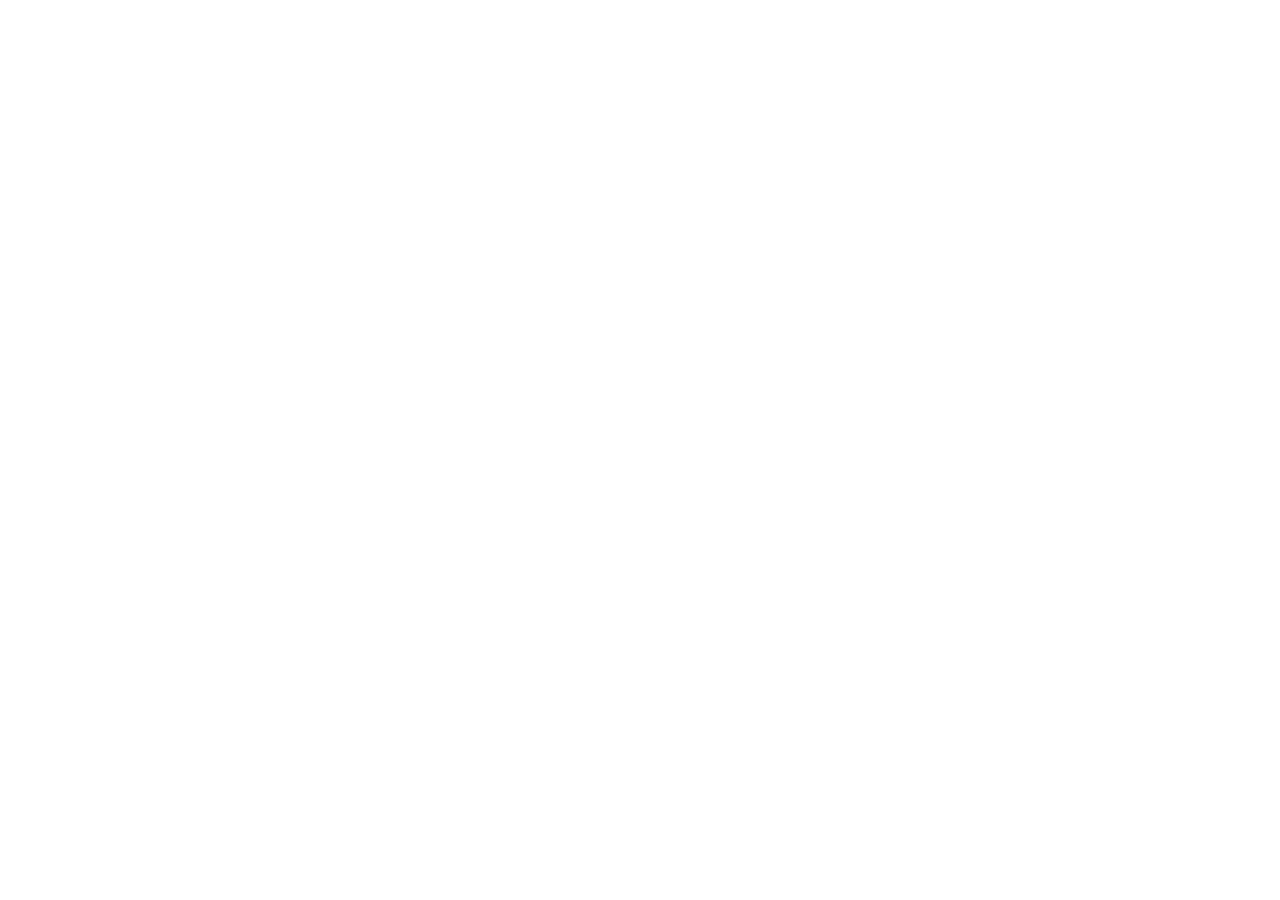
==== web/index.html @ 1e2f9669 "Implementa sistema inicial de registro y pagos" ====
<!doctype html>
<html lang="es">
  <head>
    <meta charset="utf-8">
    <meta name="viewport" content="width=device-width, initial-scale=1">
    <meta name="theme-color" content="#0b5bd3">
    <title>Registro de trabajo</title>
    <link rel="stylesheet" href="/static/styles.css">
  </head>
  <body>
    <div id="app" aria-live="polite"></div>
    <div id="toast" class="toast" role="status" aria-live="polite"></div>
    <script src="/static/app.js" defer></script>
  </body>
</html>
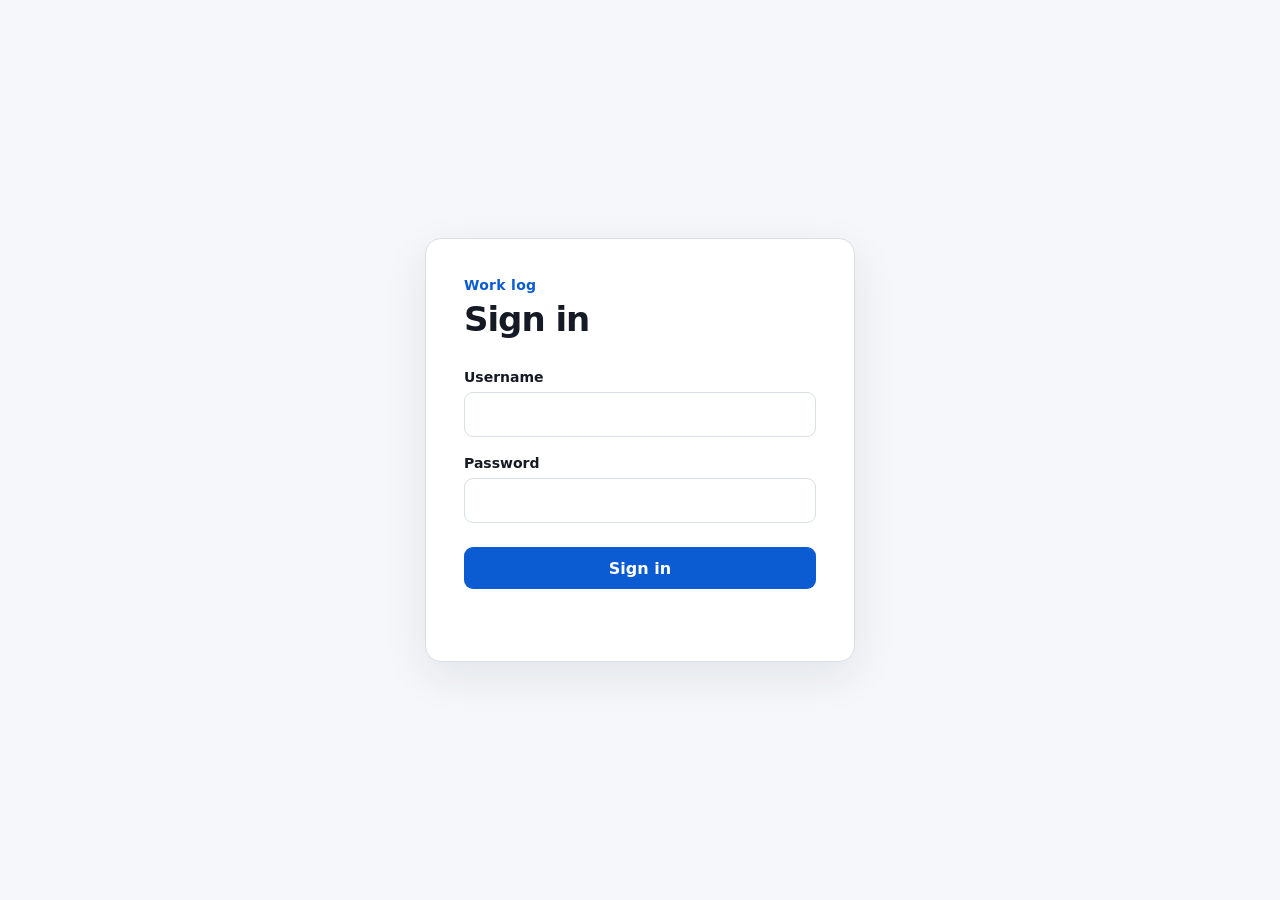
==== commit d0936875: "feat: declare minimal Familiapp runtime" ====
--- a/web/index.html
+++ b/web/index.html
@@ -1,15 +1,15 @@
 <!doctype html>
-<html lang="es">
+<html lang="en">
   <head>
     <meta charset="utf-8">
     <meta name="viewport" content="width=device-width, initial-scale=1">
     <meta name="theme-color" content="#0b5bd3">
-    <title>Registro de trabajo</title>
-    <link rel="stylesheet" href="/static/styles.css">
+    <title>Hobritas - Work log</title>
+    <link rel="stylesheet" href="static/styles.css">
   </head>
   <body>
     <div id="app" aria-live="polite"></div>
     <div id="toast" class="toast" role="status" aria-live="polite"></div>
-    <script src="/static/app.js" defer></script>
+    <script src="static/app.js" defer></script>
   </body>
 </html>
--- a/web/static/styles.css
+++ b/web/static/styles.css
@@ -0,0 +1,233 @@
+:root {
+  color-scheme: light;
+  font-family: Inter, ui-sans-serif, system-ui, -apple-system, BlinkMacSystemFont, "Segoe UI", sans-serif;
+  --bg: #f5f7fa;
+  --surface: #ffffff;
+  --text: #151a24;
+  --muted: #667085;
+  --line: #d9dee7;
+  --blue: #0b5bd3;
+  --blue-soft: #edf4ff;
+  --green: #138a4b;
+  --green-soft: #edf9f2;
+  --amber: #b86a00;
+  --amber-soft: #fff7e8;
+  --red: #c62828;
+  --shadow: 0 14px 44px rgb(31 42 68 / 9%);
+}
+
+* { box-sizing: border-box; }
+body { margin: 0; min-width: 320px; min-height: 100vh; background: var(--bg); color: var(--text); }
+button, input, textarea, select { font: inherit; }
+button { cursor: pointer; }
+button:focus-visible, input:focus-visible, textarea:focus-visible, select:focus-visible { outline: 3px solid rgb(11 91 211 / 22%); outline-offset: 2px; }
+
+.login-shell { min-height: 100vh; display: grid; place-items: center; padding: 24px; }
+.login-card { width: min(100%, 430px); padding: 38px; border: 1px solid var(--line); border-radius: 16px; background: var(--surface); box-shadow: var(--shadow); }
+.eyebrow { margin: 0 0 6px; color: var(--blue); font-size: 14px; font-weight: 750; letter-spacing: .02em; }
+h1, h2, h3, p { margin-top: 0; }
+.login-card h1 { margin-bottom: 30px; font-size: 34px; letter-spacing: -.03em; }
+.field { display: grid; gap: 7px; margin-bottom: 18px; }
+.field label { font-size: 14px; font-weight: 700; }
+.field input, .field textarea, .field select { width: 100%; border: 1px solid var(--line); border-radius: 9px; background: #fff; color: var(--text); padding: 12px 13px; }
+.field textarea { min-height: 90px; resize: vertical; }
+.primary, .secondary, .danger, .icon-button, .text-button { border-radius: 9px; border: 1px solid transparent; min-height: 42px; padding: 9px 14px; font-weight: 700; }
+.primary { background: var(--blue); color: #fff; }
+.secondary { border-color: #a9c6ef; background: #fff; color: var(--blue); }
+.danger { border-color: #f2b8b5; background: #fff; color: var(--red); }
+.text-button { min-height: auto; padding: 6px; background: transparent; color: var(--blue); }
+.login-card .primary { width: 100%; margin-top: 6px; }
+.form-error { min-height: 20px; margin: 14px 0 0; color: var(--red); font-size: 14px; }
+
+.topbar { height: 72px; display: flex; align-items: center; justify-content: space-between; gap: 20px; padding: 0 32px; border-bottom: 1px solid var(--line); background: var(--surface); }
+.brand { display: flex; align-items: center; gap: 12px; font-weight: 800; }
+.brand-mark { display: grid; place-items: center; width: 34px; height: 34px; border-radius: 8px; background: var(--blue); color: #fff; }
+.account { display: flex; align-items: center; gap: 10px; }
+.role-badge { border: 1px solid #b8cff1; border-radius: 8px; padding: 7px 11px; color: var(--blue); font-size: 13px; font-weight: 700; }
+.page { width: min(100% - 40px, 1360px); margin: 0 auto; padding: 34px 0 56px; }
+.page-title-row { display: flex; align-items: flex-start; justify-content: space-between; gap: 20px; margin-bottom: 24px; }
+.page h1 { margin-bottom: 5px; font-size: clamp(28px, 3vw, 38px); letter-spacing: -.035em; }
+.muted { color: var(--muted); }
+.site-selector { display: grid; width: min(100%, 300px); gap: 7px; margin: 0; font-size: 14px; font-weight: 700; }
+.site-selector select { width: 100%; border: 1px solid var(--line); border-radius: 9px; background: #fff; color: var(--text); padding: 10px 12px; }
+
+.admin-navigation { display: flex; gap: 8px; margin-bottom: 26px; border-bottom: 1px solid var(--line); }
+.admin-navigation button { border: 0; border-bottom: 3px solid transparent; padding: 11px 4px; margin-right: 20px; background: transparent; color: var(--muted); font-weight: 750; }
+.admin-navigation button.active { border-bottom-color: var(--blue); color: var(--blue); }
+
+.segmented { display: inline-flex; border: 1px solid #9fbce7; border-radius: 10px; overflow: hidden; background: #fff; }
+.segmented button { min-width: 130px; border: 0; border-right: 1px solid #9fbce7; padding: 11px 18px; background: #fff; color: var(--blue); font-weight: 750; }
+.segmented button:last-child { border-right: 0; }
+.segmented button.active { background: var(--blue); color: #fff; }
+.navigator { display: flex; align-items: center; justify-content: center; gap: 12px; margin: 20px 0 26px; }
+.navigator strong { min-width: 280px; text-align: center; }
+.icon-button { width: 42px; padding: 0; border-color: #b8cff1; background: #fff; color: var(--blue); font-size: 22px; }
+.icon-button:disabled { opacity: .35; cursor: not-allowed; }
+
+.metrics { display: grid; grid-template-columns: repeat(3, minmax(0, 1fr)); gap: 16px; margin-bottom: 24px; }
+.metric { border: 1px solid var(--line); border-radius: 12px; padding: 20px; background: var(--surface); }
+.metric.warning { border-color: #efbf74; background: var(--amber-soft); }
+.metric strong { display: block; margin-bottom: 4px; font-size: 27px; letter-spacing: -.02em; }
+.metric span { color: var(--muted); font-size: 14px; }
+.metric-button { width: 100%; color: var(--text); text-align: left; }
+.metric-button:hover { border-color: var(--amber); }
+
+.person-list { display: grid; gap: 14px; }
+.person-card { position: relative; border: 1px solid var(--line); border-radius: 13px; background: var(--surface); overflow: hidden; }
+.person-card.working { border-color: #83cfa4; box-shadow: inset 5px 0 0 var(--green); }
+.person-main { width: 100%; display: grid; grid-template-columns: 1fr auto; gap: 18px; border: 0; background: transparent; color: inherit; padding: 20px; text-align: left; }
+.person-name { display: flex; align-items: center; flex-wrap: wrap; gap: 10px; margin-bottom: 11px; font-size: 20px; font-weight: 800; }
+.status { border-radius: 99px; padding: 4px 9px; background: var(--green-soft); color: var(--green); font-size: 12px; font-weight: 750; }
+.records-inline { display: flex; flex-wrap: wrap; gap: 8px; margin: 0 0 10px; padding: 0; list-style: none; }
+.records-inline li { border: 1px solid var(--line); border-radius: 7px; padding: 5px 8px; color: var(--muted); font-size: 14px; }
+.card-action { color: var(--blue); font-size: 14px; font-weight: 700; }
+.card-total { align-self: center; white-space: nowrap; color: var(--muted); font-size: 14px; }
+.edit-person { position: absolute; top: 13px; right: 13px; z-index: 2; min-height: 36px; padding: 6px 10px; font-size: 12px; }
+.person-main .card-total { padding-right: 54px; }
+
+.alert-strip { width: 100%; display: flex; align-items: center; justify-content: space-between; gap: 16px; margin-top: 18px; border: 1px solid #efbf74; border-radius: 11px; padding: 13px 16px; background: var(--amber-soft); color: var(--amber); font-weight: 700; text-align: left; }
+.alert-strip:hover { border-color: var(--amber); }
+.close-shift { display: grid; place-items: center; gap: 8px; margin-top: 24px; padding-top: 22px; border-top: 1px solid var(--line); }
+.close-shift .primary { width: min(100%, 420px); }
+.close-shift .primary:disabled { opacity: .45; cursor: not-allowed; }
+.close-shift p { margin: 0; color: var(--muted); font-size: 13px; text-align: center; }
+.empty { border: 1px dashed #bbc3d0; border-radius: 12px; padding: 34px; background: #fff; color: var(--muted); text-align: center; }
+
+.tabs { display: flex; gap: 28px; border-bottom: 1px solid var(--line); margin-bottom: 24px; }
+.tabs button { border: 0; border-bottom: 3px solid transparent; padding: 12px 3px; background: transparent; color: var(--muted); font-weight: 750; }
+.tabs button.active { border-bottom-color: var(--blue); color: var(--blue); }
+.data-table { --table-columns: minmax(180px, 1.3fr) minmax(160px, 1fr) 150px minmax(210px, 1.2fr) 150px; border: 1px solid var(--line); border-radius: 12px; background: var(--surface); overflow: hidden; }
+.table-head, .group-row, .detail-line { display: grid; grid-template-columns: var(--table-columns); align-items: center; gap: 14px; }
+.table-head, .group-row { padding: 14px 18px; }
+.table-head { background: #f8f9fb; color: #3a4353; font-size: 13px; font-weight: 750; }
+.group-row { width: 100%; border: 0; border-top: 1px solid var(--line); background: #fff; color: inherit; text-align: left; }
+.group-row:first-of-type { border-top: 0; }
+.group-name { font-weight: 800; }
+.chevron { display: inline-block; width: 20px; color: var(--blue); transition: transform .16s; }
+.group-row.open .chevron { transform: rotate(90deg); }
+.warning-pill { display: inline-flex; width: fit-content; border: 1px solid #efbf74; border-radius: 7px; padding: 5px 8px; background: var(--amber-soft); color: var(--amber); font-size: 12px; font-weight: 700; }
+.group-details { border-top: 1px solid #edf0f4; background: #fafcff; }
+.detail-line { padding: 12px 18px; border-bottom: 1px solid #e4e8ee; }
+.detail-line:last-child { border-bottom: 0; }
+.detail-name { font-weight: 750; }
+.record-buttons { display: flex; flex-wrap: wrap; justify-content: flex-end; gap: 6px; }
+.record-buttons button { border: 1px solid #b8cff1; border-radius: 7px; background: #fff; color: var(--blue); padding: 6px 9px; font-size: 12px; font-weight: 700; }
+
+.people-table { border: 1px solid var(--line); border-radius: 12px; background: var(--surface); overflow: hidden; }
+.people-head, .people-row { display: grid; grid-template-columns: minmax(170px, 1.1fr) minmax(220px, 1.4fr) minmax(180px, 1.1fr) 120px 76px; align-items: center; gap: 18px; padding: 15px 18px; }
+.people-head { background: #f8f9fb; color: #3a4353; font-size: 13px; font-weight: 750; }
+.people-row { min-height: 76px; border-top: 1px solid var(--line); }
+.people-row > span { min-width: 0; }
+.people-row strong { display: block; }
+.people-row small { display: block; margin-top: 3px; color: var(--muted); }
+.person-status { display: inline-flex; width: fit-content; border-radius: 99px; padding: 5px 9px; background: var(--green-soft); color: var(--green); font-size: 12px; font-weight: 750; }
+.person-status.inactive { background: #f2f4f7; color: var(--muted); }
+
+.sites-table { border: 1px solid var(--line); border-radius: 12px; background: var(--surface); overflow: hidden; }
+.sites-head, .sites-row { display: grid; grid-template-columns: minmax(220px, 1.5fr) minmax(180px, 1fr) 110px; align-items: center; gap: 18px; padding: 15px 18px; }
+.sites-head { background: #f8f9fb; color: #3a4353; font-size: 13px; font-weight: 750; }
+.sites-row { min-height: 68px; border-top: 1px solid var(--line); }
+.sites-row > span { color: var(--muted); }
+
+.option-group { margin: 0 0 18px; padding: 0; border: 0; }
+.option-group legend { margin-bottom: 9px; font-size: 14px; font-weight: 700; }
+.site-options { display: grid; grid-template-columns: 1fr 1fr; gap: 8px; }
+.site-option, .switch-row { display: flex; align-items: center; gap: 10px; border: 1px solid var(--line); border-radius: 9px; padding: 11px 12px; background: #fff; }
+.site-option input, .switch-row input { width: 18px; height: 18px; accent-color: var(--blue); }
+.switch-row { justify-content: space-between; margin-bottom: 18px; font-weight: 700; }
+.switch-row strong, .switch-row small { display: block; }
+.switch-row small { margin-top: 3px; color: var(--muted); font-weight: 400; }
+.switch-row input { order: 2; }
+#account-fields { transition: opacity .16s; }
+#account-fields.disabled { opacity: .46; }
+
+.modal-backdrop { position: fixed; inset: 0; z-index: 20; display: grid; place-items: center; padding: 18px; background: rgb(18 26 40 / 42%); }
+.modal { width: min(100%, 520px); max-height: calc(100vh - 36px); overflow: auto; border-radius: 14px; background: #fff; box-shadow: 0 24px 80px rgb(18 26 40 / 28%); }
+.modal-header { display: flex; align-items: center; justify-content: space-between; padding: 20px 22px; border-bottom: 1px solid var(--line); }
+.modal-header h2 { margin: 0; font-size: 21px; }
+.close { border: 0; background: transparent; color: var(--muted); font-size: 25px; }
+.modal-body { padding: 22px; }
+.form-grid { display: grid; grid-template-columns: 1fr 1fr; gap: 14px; }
+.form-grid .field { margin-bottom: 5px; }
+.modal-actions { display: flex; justify-content: flex-end; gap: 10px; padding-top: 8px; }
+.delete-row { display: flex; justify-content: center; margin-top: 18px; padding-top: 18px; border-top: 1px solid var(--line); }
+.record-list { display: grid; gap: 10px; margin-bottom: 20px; }
+.alert-list { display: grid; gap: 12px; }
+.alert-detail { border: 1px solid #efbf74; border-radius: 10px; padding: 14px; background: var(--amber-soft); }
+.alert-detail > p { margin: 10px 0; color: #5c4a2e; font-size: 14px; }
+.alert-detail-head { display: flex; align-items: flex-start; justify-content: space-between; gap: 12px; }
+.alert-detail-head p { margin: 3px 0 0; color: var(--muted); font-size: 13px; }
+.alert-detail-head > span { border-radius: 99px; padding: 4px 8px; background: #fff; color: var(--amber); font-size: 11px; font-weight: 750; }
+.alert-records { justify-content: flex-start; }
+.record-item { display: grid; grid-template-columns: 1fr 1fr auto; align-items: center; gap: 10px; border: 1px solid var(--line); border-radius: 9px; padding: 10px; }
+.record-item button { border: 0; background: transparent; color: var(--blue); padding: 4px; text-align: left; }
+.record-item .remove { color: var(--red); text-align: center; }
+.compact { min-height: 34px; padding: 5px 9px; font-size: 12px; }
+.site-people { padding: 0 22px 22px; border-top: 1px solid var(--line); }
+.site-people h3 { margin: 20px 0 12px; font-size: 16px; }
+.site-people ul { display: grid; gap: 8px; margin: 0 0 18px; padding: 0; list-style: none; }
+.site-people li { display: flex; align-items: center; justify-content: space-between; gap: 12px; min-height: 44px; border: 1px solid var(--line); border-radius: 9px; padding: 7px 9px 7px 12px; }
+.site-person-add { display: grid; grid-template-columns: 1fr auto; align-items: end; gap: 10px; }
+.site-person-add .field { margin: 0; }
+.audit-timeline { margin-top: 24px; padding-top: 22px; border-top: 1px solid var(--line); }
+.audit-timeline h3 { margin-bottom: 16px; font-size: 16px; }
+.audit-event { position: relative; display: grid; grid-template-columns: 14px 1fr; gap: 10px; padding-bottom: 20px; }
+.audit-event:not(:last-child)::before { content: ""; position: absolute; left: 6px; top: 13px; bottom: 0; width: 2px; background: #d7e3f5; }
+.audit-dot { position: relative; z-index: 1; width: 14px; height: 14px; margin-top: 3px; border: 3px solid #b8cff1; border-radius: 50%; background: #fff; }
+.audit-event p { margin: 3px 0 8px; color: var(--muted); font-size: 12px; }
+.audit-changes { color: #3a4353; font-size: 13px; }
+.audit-changes ul { display: grid; gap: 5px; margin: 0; padding-left: 18px; }
+.locked-note { border: 1px solid var(--line); border-radius: 9px; padding: 12px; background: #f7f8fa; color: var(--muted); font-size: 13px; }
+.toast { position: fixed; z-index: 50; right: 22px; bottom: 22px; max-width: 360px; transform: translateY(20px); border-radius: 10px; padding: 12px 16px; background: #172033; color: #fff; opacity: 0; pointer-events: none; transition: .2s; box-shadow: var(--shadow); }
+.toast.show { transform: translateY(0); opacity: 1; }
+
+@media (max-width: 820px) {
+  .topbar { height: auto; padding: 16px 18px; }
+  .brand-mark, .role-badge { display: none; }
+  .page { width: min(100% - 28px, 680px); padding-top: 22px; }
+  .page-title-row { display: block; }
+  .page-title-row .segmented { width: 100%; margin-top: 18px; }
+  .site-selector { margin-top: 18px; }
+  .segmented button { flex: 1; min-width: 0; }
+  .navigator { gap: 8px; }
+  .navigator strong { min-width: 0; flex: 1; font-size: 14px; }
+  .metrics { grid-template-columns: 1fr 1fr; gap: 10px; }
+  .metrics .metric:last-child { grid-column: 1 / -1; }
+  .metric { padding: 14px; }
+  .metric strong { font-size: 22px; }
+  .table-head { display: none; }
+  .group-row { grid-template-columns: 1fr auto; padding: 16px; }
+  .group-row > *:nth-child(2), .group-row > *:nth-child(4) { display: none; }
+  .group-details { padding: 0 14px 14px; }
+  .detail-line { grid-template-columns: 1fr auto; padding: 13px 2px; }
+  .detail-indent { display: none; }
+  .detail-name { grid-column: 1; }
+  .detail-time { grid-column: 2; font-size: 13px; }
+  .detail-days { grid-column: 1 / -1; font-size: 13px; }
+  .record-buttons { grid-column: 1 / -1; justify-content: flex-start; }
+  .people-head { display: none; }
+  .people-table { border: 0; background: transparent; overflow: visible; }
+  .people-row { grid-template-columns: 1fr auto; gap: 11px 16px; margin-bottom: 12px; border: 1px solid var(--line); border-radius: 12px; padding: 16px; background: #fff; }
+  .people-row > span:nth-child(1), .people-row > span:nth-child(2), .people-row > span:nth-child(3) { grid-column: 1 / -1; }
+  .people-row > span:nth-child(2)::before { content: "Sites: "; color: var(--muted); font-size: 13px; font-weight: 700; }
+  .sites-head { display: none; }
+  .sites-table { border: 0; background: transparent; overflow: visible; }
+  .sites-row { grid-template-columns: 1fr auto; gap: 8px 14px; margin-bottom: 12px; border: 1px solid var(--line); border-radius: 12px; padding: 16px; background: #fff; }
+  .sites-row > span { grid-column: 1; }
+  .sites-row > button { grid-column: 2; grid-row: 1 / 3; }
+}
+
+@media (max-width: 520px) {
+  .login-card { padding: 28px 22px; }
+  .topbar .brand { font-size: 14px; }
+  .account .secondary { min-height: 38px; padding: 7px 10px; }
+  .page h1 { font-size: 30px; }
+  .person-main { display: block; padding: 18px 16px; }
+  .person-main .card-total { margin-top: 12px; padding-right: 0; }
+  .person-name { padding-right: 64px; }
+  .form-grid { grid-template-columns: 1fr; }
+  .site-options { grid-template-columns: 1fr; }
+  .modal-actions { display: grid; grid-template-columns: 1fr 1fr; }
+  .record-item { grid-template-columns: 1fr 1fr 34px; }
+  .site-person-add { grid-template-columns: 1fr; }
+}
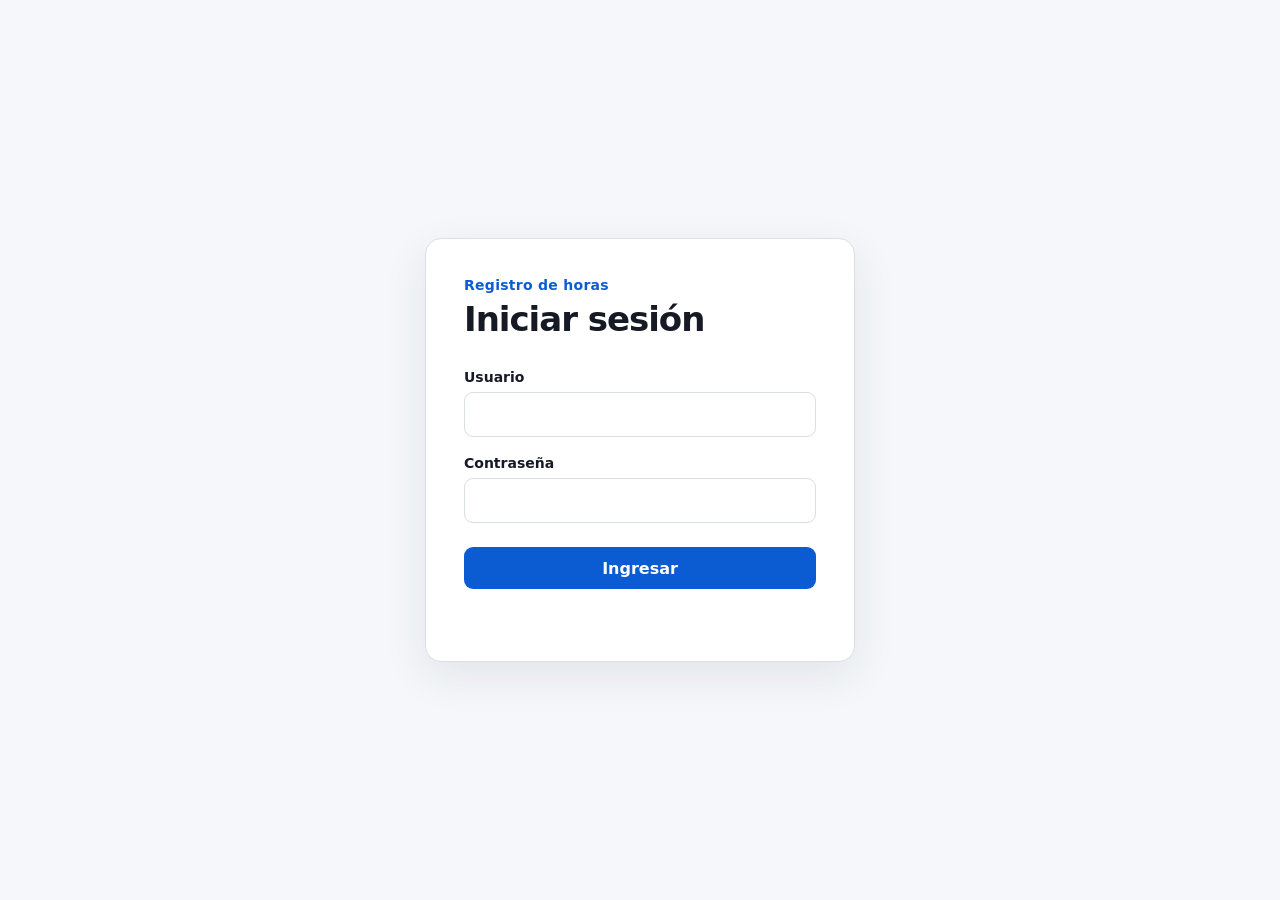
==== commit 905897ce: "fix: publish site content in Spanish" ====
--- a/web/index.html
+++ b/web/index.html
@@ -1,10 +1,10 @@
 <!doctype html>
-<html lang="en">
+<html lang="es">
   <head>
     <meta charset="utf-8">
     <meta name="viewport" content="width=device-width, initial-scale=1">
     <meta name="theme-color" content="#0b5bd3">
-    <title>Hobritas - Work log</title>
+    <title>Hobritas - Registro de horas</title>
     <link rel="stylesheet" href="static/styles.css">
   </head>
   <body>
--- a/web/static/styles.css
+++ b/web/static/styles.css
@@ -209,7 +209,7 @@
   .people-table { border: 0; background: transparent; overflow: visible; }
   .people-row { grid-template-columns: 1fr auto; gap: 11px 16px; margin-bottom: 12px; border: 1px solid var(--line); border-radius: 12px; padding: 16px; background: #fff; }
   .people-row > span:nth-child(1), .people-row > span:nth-child(2), .people-row > span:nth-child(3) { grid-column: 1 / -1; }
-  .people-row > span:nth-child(2)::before { content: "Sites: "; color: var(--muted); font-size: 13px; font-weight: 700; }
+  .people-row > span:nth-child(2)::before { content: "Obras: "; color: var(--muted); font-size: 13px; font-weight: 700; }
   .sites-head { display: none; }
   .sites-table { border: 0; background: transparent; overflow: visible; }
   .sites-row { grid-template-columns: 1fr auto; gap: 8px 14px; margin-bottom: 12px; border: 1px solid var(--line); border-radius: 12px; padding: 16px; background: #fff; }
